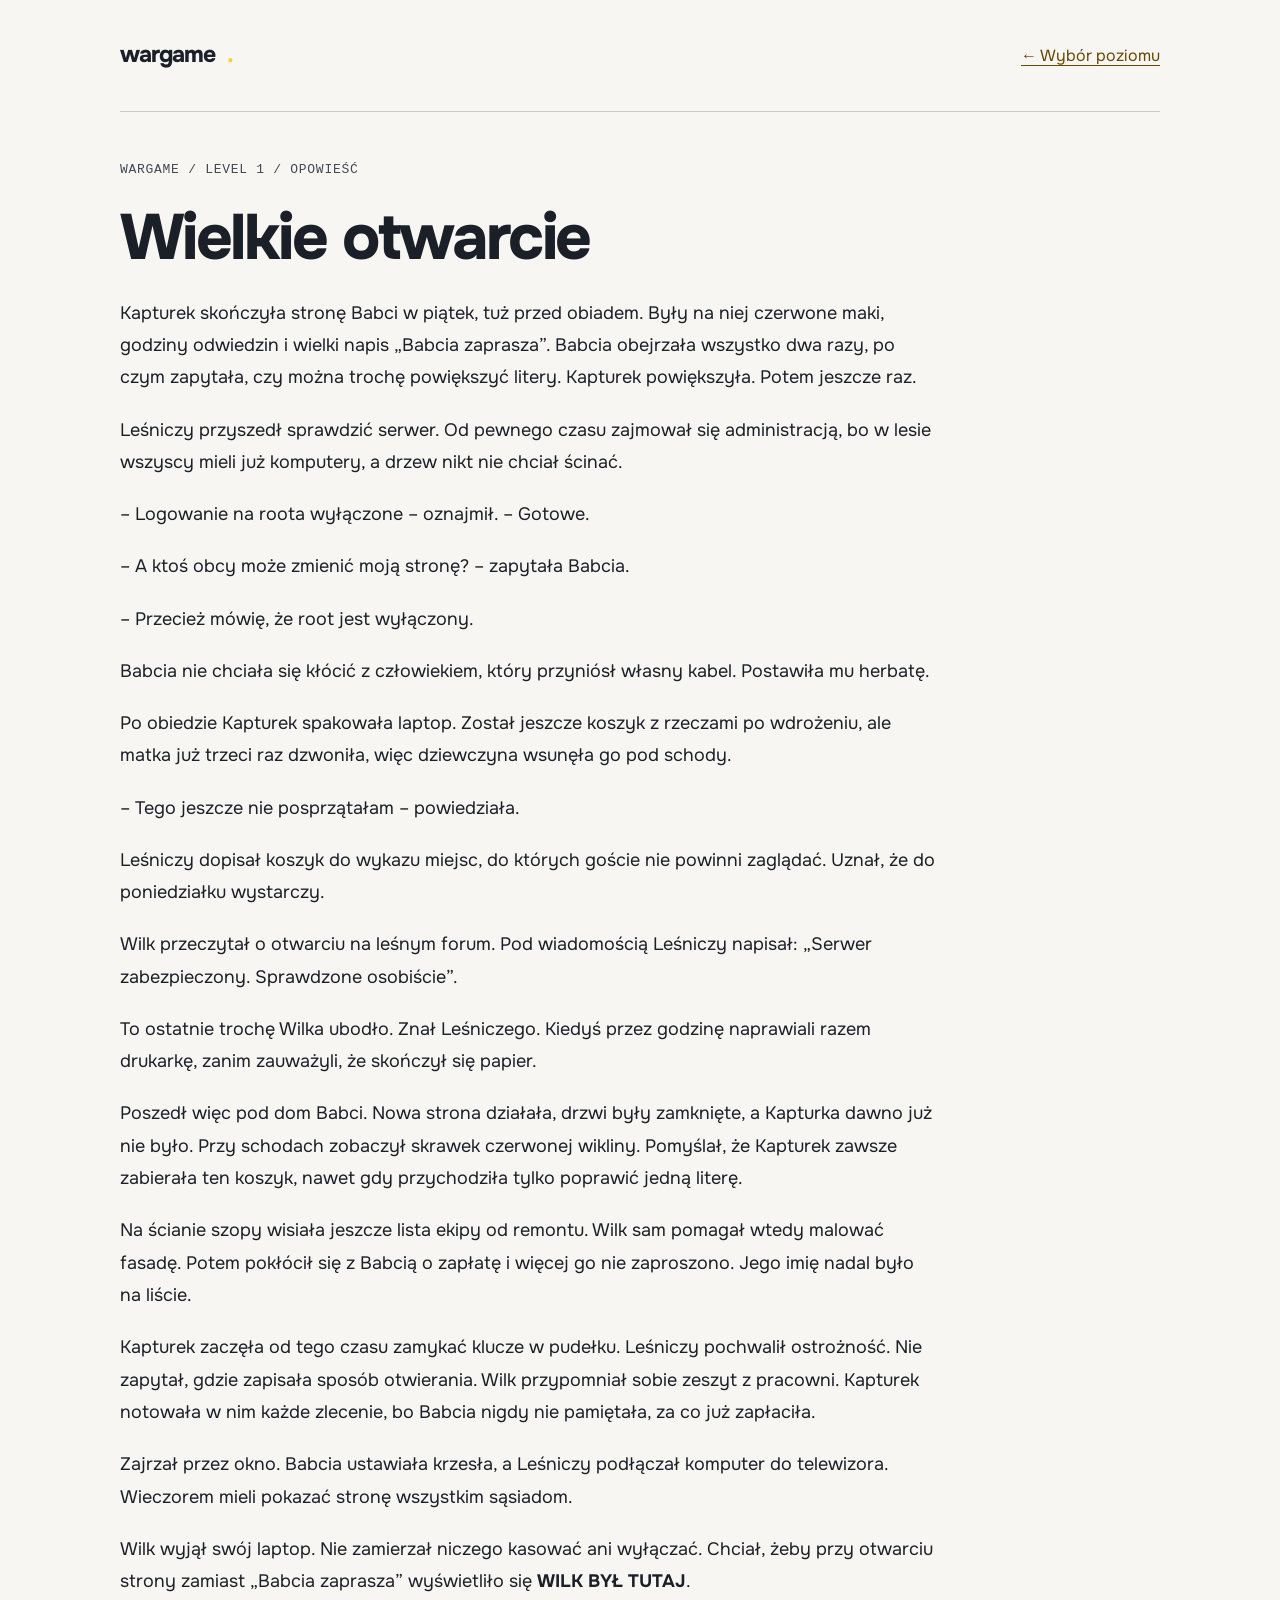
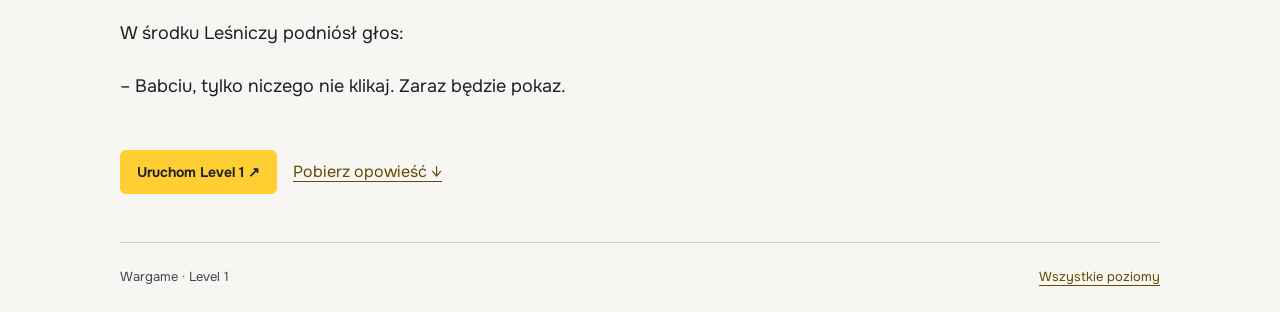
==== level-1/index.html @ a0bdaf86 "Separate level navigation and publish both stories" ====
<!doctype html>
<html lang="pl" data-brand="labudzinski" data-theme="light">
<head>
<meta charset="utf-8"><meta name="viewport" content="width=device-width, initial-scale=1">
<meta http-equiv="Content-Security-Policy" content="default-src 'none'; script-src 'self'; style-src 'self'; font-src 'self'; img-src 'self'; base-uri 'none'; form-action 'none'">
<meta name="color-scheme" content="light dark">
<title>Level 1 · Wielkie otwarcie | Wargame</title>
<link rel="icon" href="../assets/favicon.svg" type="image/svg+xml">
<script src="../assets/theme.js"></script>
<link rel="stylesheet" href="../assets/design-system/tokens.css">
<link rel="stylesheet" href="../assets/design-system/components.css">
<link rel="stylesheet" href="../assets/design-system/source-controls.css">
<link rel="stylesheet" href="../assets/design-system/focus.css">
<link rel="stylesheet" href="../assets/site.css">
</head>
<body>
<a class="skip-link" href="#opowiesc">Przejdź do opowieści</a>
<header class="site-header ds-container"><a class="brand" href="../">wargame<span class="brand-dot">.</span></a><a class="ds-link" href="../#level-1">← Wybór poziomu</a></header>
<main class="ds-container story-page" id="opowiesc">
<p class="eyebrow">Wargame / Level 1 / Opowieść</p>
<h1>Wielkie otwarcie</h1>
<article class="story-text"><p>Kapturek skończyła stronę Babci w piątek, tuż przed obiadem. Były na niej czerwone maki, godziny odwiedzin i wielki napis „Babcia zaprasza”. Babcia obejrzała wszystko dwa razy, po czym zapytała, czy można trochę powiększyć litery. Kapturek powiększyła. Potem jeszcze raz.</p>
<p>Leśniczy przyszedł sprawdzić serwer. Od pewnego czasu zajmował się administracją, bo w lesie wszyscy mieli już komputery, a drzew nikt nie chciał ścinać.</p>
<p>– Logowanie na roota wyłączone – oznajmił. – Gotowe.</p>
<p>– A ktoś obcy może zmienić moją stronę? – zapytała Babcia.</p>
<p>– Przecież mówię, że root jest wyłączony.</p>
<p>Babcia nie chciała się kłócić z człowiekiem, który przyniósł własny kabel. Postawiła mu herbatę.</p>
<p>Po obiedzie Kapturek spakowała laptop. Został jeszcze koszyk z rzeczami po wdrożeniu, ale matka już trzeci raz dzwoniła, więc dziewczyna wsunęła go pod schody.</p>
<p>– Tego jeszcze nie posprzątałam – powiedziała.</p>
<p>Leśniczy dopisał koszyk do wykazu miejsc, do których goście nie powinni zaglądać. Uznał, że do poniedziałku wystarczy.</p>
<p>Wilk przeczytał o otwarciu na leśnym forum. Pod wiadomością Leśniczy napisał: „Serwer zabezpieczony. Sprawdzone osobiście”.</p>
<p>To ostatnie trochę Wilka ubodło. Znał Leśniczego. Kiedyś przez godzinę naprawiali razem drukarkę, zanim zauważyli, że skończył się papier.</p>
<p>Poszedł więc pod dom Babci. Nowa strona działała, drzwi były zamknięte, a Kapturka dawno już nie było. Przy schodach zobaczył skrawek czerwonej wikliny. Pomyślał, że Kapturek zawsze zabierała ten koszyk, nawet gdy przychodziła tylko poprawić jedną literę.</p>
<p>Na ścianie szopy wisiała jeszcze lista ekipy od remontu. Wilk sam pomagał wtedy malować fasadę. Potem pokłócił się z Babcią o zapłatę i więcej go nie zaproszono. Jego imię nadal było na liście.</p>
<p>Kapturek zaczęła od tego czasu zamykać klucze w pudełku. Leśniczy pochwalił ostrożność. Nie zapytał, gdzie zapisała sposób otwierania. Wilk przypomniał sobie zeszyt z pracowni. Kapturek notowała w nim każde zlecenie, bo Babcia nigdy nie pamiętała, za co już zapłaciła.</p>
<p>Zajrzał przez okno. Babcia ustawiała krzesła, a Leśniczy podłączał komputer do telewizora. Wieczorem mieli pokazać stronę wszystkim sąsiadom.</p>
<p>Wilk wyjął swój laptop. Nie zamierzał niczego kasować ani wyłączać. Chciał, żeby przy otwarciu strony zamiast „Babcia zaprasza” wyświetliło się <strong>WILK BYŁ TUTAJ</strong>.</p>
<p>W środku Leśniczy podniósł głos:</p>
<p>– Babciu, tylko niczego nie klikaj. Zaraz będzie pokaz.</p></article>
<nav class="story-actions" aria-label="Po przeczytaniu opowieści">
<a class="ds-button ds-button--primary" href="../#level-1">Uruchom Level 1 ↗</a>
<a class="ds-link" href="./opowiesc.md" download>Pobierz opowieść ↓</a>
</nav>
</main>
<footer class="site-footer ds-container"><span>Wargame · Level 1</span><a class="ds-link" href="../">Wszystkie poziomy</a></footer>
</body></html>
---- assets/design-system/tokens.css ----
/* Generated from tokens/source.json. Do not edit. */
:root {
  --ds-font-sans: Onest, 'Segoe UI', 'Helvetica Neue', Helvetica, Arial, sans-serif;
  --ds-font-mono: 'Cascadia Code', Consolas, 'Liberation Mono', ui-monospace, monospace;
  --ds-space-0: 0;
  --ds-space-1: 4px;
  --ds-space-2: 8px;
  --ds-space-3: 12px;
  --ds-space-4: 16px;
  --ds-space-5: 24px;
  --ds-space-6: 32px;
  --ds-space-7: 48px;
  --ds-space-8: 64px;
  --ds-space-9: 96px;
  --ds-radius-sm: 6px;
  --ds-radius-md: 10px;
  --ds-radius-lg: 14px;
  --ds-radius-full: 999px;
  --ds-text-xs: 0.8125rem;
  --ds-text-sm: 0.875rem;
  --ds-text-md: 1rem;
  --ds-text-lg: 1.125rem;
  --ds-text-xl: 1.3125rem;
  --ds-text-2xl: 1.75rem;
  --ds-text-3xl: 2.5rem;
  --ds-text-display: clamp(2.5rem, 5vw, 4rem);
  --ds-leading-tight: 1.15;
  --ds-leading-body: 1.6;
  --ds-tracking-title: -0.035em;
  --ds-motion-fast: 100ms;
  --ds-motion-base: 180ms;
  --ds-motion-slow: 280ms;
  --ds-ease: cubic-bezier(0.25, 0.1, 0.25, 1);
  --ds-control-height: 44px;
  --ds-control-height-sm: 44px;
  --ds-control-height-lg: 52px;
  --ds-measure-text: 68ch;
  --ds-measure-page: 1040px;
  --ds-measure-console: 1600px;
  --ds-measure-form: 440px;
  --ds-z-sticky: 10;
  --ds-z-overlay: 30;
  --ds-z-toast: 50;
  --ds-border-width: 1px;
  --ds-z-floating: 100;
  --ds-focus-width: 3px;
  --ds-focus-offset: -4px;
  --ds-accent: #245b86;
  --ds-accent-hover: #194467;
  --ds-accent-ink: #ffffff;
  --ds-accent-text: #144b76;
  --ds-accent-soft: #e5f0f8;
  --ds-segment-fill: #1b4f72;
  --ds-segment-ink: #ffffff;
}
:root, [data-theme="light"] {
  --ds-bg: #f7f6f3;
  --ds-surface: #ffffff;
  --ds-surface-raised: #eeede9;
  --ds-surface-sunken: #e8e7e2;
  --ds-surface-hover: #e2e4e8;
  --ds-text: #1b2028;
  --ds-text-secondary: #434952;
  --ds-text-tertiary: #424952;
  --ds-border: #c5c9d0;
  --ds-border-soft: #dce0e5;
  --ds-border-control: #78808e;
  --ds-success: #185944;
  --ds-success-bg: #e4f3ec;
  --ds-warning: #6f4806;
  --ds-warning-bg: #fff0d1;
  --ds-danger: #961f1f;
  --ds-danger-bg: #fbe9e7;
  --ds-info: #1b527d;
  --ds-info-bg: #e7f0f8;
  --ds-shadow-sm: 0 2px 8px rgb(20 24 31 / 6%);
  --ds-shadow-lg: 0 22px 48px rgb(20 24 31 / 16%);
}
[data-brand="neutral"] {
  --ds-accent: #245b86;
  --ds-accent-hover: #194467;
  --ds-accent-ink: #ffffff;
  --ds-accent-text: #144b76;
  --ds-accent-soft: #e5f0f8;
  --ds-segment-fill: #1b4f72;
  --ds-segment-ink: #ffffff;
}
[data-brand="labudzinski"] {
  --ds-accent: #993800;
  --ds-accent-hover: #873800;
  --ds-accent-ink: #ffffff;
  --ds-accent-text: #872600;
  --ds-accent-soft: #ffeadb;
  --ds-segment-fill: #ff7900;
  --ds-segment-ink: #0e1116;
}
[data-brand="lemric"] {
  --ds-accent: #245b86;
  --ds-accent-hover: #194467;
  --ds-accent-ink: #ffffff;
  --ds-accent-text: #144b76;
  --ds-accent-soft: #e5f0f8;
  --ds-segment-fill: #1b4f72;
  --ds-segment-ink: #ffffff;
}
[data-brand="brandoriented"] {
  --ds-accent: #245b86;
  --ds-accent-hover: #194467;
  --ds-accent-ink: #ffffff;
  --ds-accent-text: #144b76;
  --ds-accent-soft: #e5f0f8;
  --ds-segment-fill: #1b4f72;
  --ds-segment-ink: #ffffff;
}
[data-brand="kapibara"] {
  --ds-accent: #276044;
  --ds-accent-hover: #1b4832;
  --ds-accent-ink: #ffffff;
  --ds-accent-text: #195236;
  --ds-accent-soft: #e5f2e8;
  --ds-segment-fill: #276044;
  --ds-segment-ink: #ffffff;
}
[data-brand="dataleak"] {
  --ds-accent: #a62623;
  --ds-accent-hover: #8e2422;
  --ds-accent-ink: #ffffff;
  --ds-accent-text: #92120f;
  --ds-accent-soft: #fce8e6;
  --ds-segment-fill: #a62623;
  --ds-segment-ink: #ffffff;
}
[data-theme="dark"] {
  --ds-bg: #14181f;
  --ds-surface: #1c222d;
  --ds-surface-raised: #252c38;
  --ds-surface-sunken: #0e1116;
  --ds-surface-hover: #303848;
  --ds-text: #f4f2ee;
  --ds-text-secondary: #cfc9c1;
  --ds-text-tertiary: #cfc9c1;
  --ds-border: #3a4453;
  --ds-border-soft: #2e3642;
  --ds-border-control: #7c8594;
  --ds-success: #78c7b1;
  --ds-success-bg: #192f2b;
  --ds-warning: #f2bf68;
  --ds-warning-bg: #352b1c;
  --ds-danger: #ff9b92;
  --ds-danger-bg: #3b2327;
  --ds-info: #96c5eb;
  --ds-info-bg: #1d2d40;
  --ds-shadow-sm: 0 2px 8px rgb(0 0 0 / 18%);
  --ds-shadow-lg: 0 22px 48px rgb(0 0 0 / 45%);
  --ds-accent: #7eb6db;
  --ds-accent-hover: #a1cdea;
  --ds-accent-ink: #0b1a28;
  --ds-accent-text: #98d0f5;
  --ds-accent-soft: #1e3041;
  --ds-segment-fill: #1b4f72;
  --ds-segment-ink: #ffffff;
}
[data-theme="dark"][data-brand="neutral"], [data-theme="dark"] [data-brand="neutral"] {
  --ds-accent: #7eb6db;
  --ds-accent-hover: #a1cdea;
  --ds-accent-ink: #0b1a28;
  --ds-accent-text: #98d0f5;
  --ds-accent-soft: #1e3041;
  --ds-segment-fill: #1b4f72;
  --ds-segment-ink: #ffffff;
}
[data-theme="dark"][data-brand="labudzinski"], [data-theme="dark"] [data-brand="labudzinski"] {
  --ds-accent: #ff9a4a;
  --ds-accent-hover: #ffb77e;
  --ds-accent-ink: #211306;
  --ds-accent-text: #ffbd6d;
  --ds-accent-soft: #35281f;
  --ds-segment-fill: #ff7900;
  --ds-segment-ink: #0e1116;
}
[data-theme="dark"][data-brand="lemric"], [data-theme="dark"] [data-brand="lemric"] {
  --ds-accent: #7eb6db;
  --ds-accent-hover: #a1cdea;
  --ds-accent-ink: #0b1a28;
  --ds-accent-text: #98d0f5;
  --ds-accent-soft: #1e3041;
  --ds-segment-fill: #1b4f72;
  --ds-segment-ink: #ffffff;
}
[data-theme="dark"][data-brand="brandoriented"], [data-theme="dark"] [data-brand="brandoriented"] {
  --ds-accent: #7eb6db;
  --ds-accent-hover: #a1cdea;
  --ds-accent-ink: #0b1a28;
  --ds-accent-text: #98d0f5;
  --ds-accent-soft: #1e3041;
  --ds-segment-fill: #1b4f72;
  --ds-segment-ink: #ffffff;
}
[data-theme="dark"][data-brand="kapibara"], [data-theme="dark"] [data-brand="kapibara"] {
  --ds-accent: #7ebf97;
  --ds-accent-hover: #a4d6b6;
  --ds-accent-ink: #10251a;
  --ds-accent-text: #97d8b0;
  --ds-accent-soft: #20342b;
  --ds-segment-fill: #276044;
  --ds-segment-ink: #ffffff;
}
[data-theme="dark"][data-brand="dataleak"], [data-theme="dark"] [data-brand="dataleak"] {
  --ds-accent: #ff7a74;
  --ds-accent-hover: #ff9990;
  --ds-accent-ink: #24110f;
  --ds-accent-text: #ffb8af;
  --ds-accent-soft: #3b2327;
  --ds-segment-fill: #ff7a74;
  --ds-segment-ink: #24110f;
}
@media (prefers-color-scheme: dark) {
[data-theme="auto"] {
  --ds-bg: #14181f;
  --ds-surface: #1c222d;
  --ds-surface-raised: #252c38;
  --ds-surface-sunken: #0e1116;
  --ds-surface-hover: #303848;
  --ds-text: #f4f2ee;
  --ds-text-secondary: #cfc9c1;
  --ds-text-tertiary: #cfc9c1;
  --ds-border: #3a4453;
  --ds-border-soft: #2e3642;
  --ds-border-control: #7c8594;
  --ds-success: #78c7b1;
  --ds-success-bg: #192f2b;
  --ds-warning: #f2bf68;
  --ds-warning-bg: #352b1c;
  --ds-danger: #ff9b92;
  --ds-danger-bg: #3b2327;
  --ds-info: #96c5eb;
  --ds-info-bg: #1d2d40;
  --ds-shadow-sm: 0 2px 8px rgb(0 0 0 / 18%);
  --ds-shadow-lg: 0 22px 48px rgb(0 0 0 / 45%);
  --ds-accent: #7eb6db;
  --ds-accent-hover: #a1cdea;
  --ds-accent-ink: #0b1a28;
  --ds-accent-text: #98d0f5;
  --ds-accent-soft: #1e3041;
  --ds-segment-fill: #1b4f72;
  --ds-segment-ink: #ffffff;
}
[data-theme="auto"][data-brand="neutral"], [data-theme="auto"] [data-brand="neutral"] {
  --ds-accent: #7eb6db;
  --ds-accent-hover: #a1cdea;
  --ds-accent-ink: #0b1a28;
  --ds-accent-text: #98d0f5;
  --ds-accent-soft: #1e3041;
  --ds-segment-fill: #1b4f72;
  --ds-segment-ink: #ffffff;
}
[data-theme="auto"][data-brand="labudzinski"], [data-theme="auto"] [data-brand="labudzinski"] {
  --ds-accent: #ff9a4a;
  --ds-accent-hover: #ffb77e;
  --ds-accent-ink: #211306;
  --ds-accent-text: #ffbd6d;
  --ds-accent-soft: #35281f;
  --ds-segment-fill: #ff7900;
  --ds-segment-ink: #0e1116;
}
[data-theme="auto"][data-brand="lemric"], [data-theme="auto"] [data-brand="lemric"] {
  --ds-accent: #7eb6db;
  --ds-accent-hover: #a1cdea;
  --ds-accent-ink: #0b1a28;
  --ds-accent-text: #98d0f5;
  --ds-accent-soft: #1e3041;
  --ds-segment-fill: #1b4f72;
  --ds-segment-ink: #ffffff;
}
[data-theme="auto"][data-brand="brandoriented"], [data-theme="auto"] [data-brand="brandoriented"] {
  --ds-accent: #7eb6db;
  --ds-accent-hover: #a1cdea;
  --ds-accent-ink: #0b1a28;
  --ds-accent-text: #98d0f5;
  --ds-accent-soft: #1e3041;
  --ds-segment-fill: #1b4f72;
  --ds-segment-ink: #ffffff;
}
[data-theme="auto"][data-brand="kapibara"], [data-theme="auto"] [data-brand="kapibara"] {
  --ds-accent: #7ebf97;
  --ds-accent-hover: #a4d6b6;
  --ds-accent-ink: #10251a;
  --ds-accent-text: #97d8b0;
  --ds-accent-soft: #20342b;
  --ds-segment-fill: #276044;
  --ds-segment-ink: #ffffff;
}
[data-theme="auto"][data-brand="dataleak"], [data-theme="auto"] [data-brand="dataleak"] {
  --ds-accent: #ff7a74;
  --ds-accent-hover: #ff9990;
  --ds-accent-ink: #24110f;
  --ds-accent-text: #ffb8af;
  --ds-accent-soft: #3b2327;
  --ds-segment-fill: #ff7a74;
  --ds-segment-ink: #24110f;
}
}
[data-theme="light"] { color-scheme: light; }
[data-theme="dark"] { color-scheme: dark; }
[data-theme="auto"] { color-scheme: light dark; }
---- assets/design-system/components.css ----
/* Opt-in components. No global reset or application styles. */
.ds-button,
.ds-input,
.ds-card,
.ds-alert,
.ds-badge,
.ds-tabs,
.ds-table,
.ds-dialog,
.ds-toast,
.ds-choice,
.ds-accordion,
.ds-empty,
.ds-tooltip,
.ds-field {
  box-sizing: border-box;
  font-family: var(--ds-font-sans);
}
.ds-button {
  display: inline-flex;
  align-items: center;
  justify-content: center;
  gap: var(--ds-space-2);
  min-height: var(--ds-control-height);
  min-width: var(--ds-control-height);
  padding: 0 var(--ds-space-4);
  border: 1px solid transparent;
  border-radius: var(--ds-radius-sm);
  font-size: var(--ds-text-sm);
  font-weight: 650;
  line-height: 1.3;
  text-decoration: none;
  cursor: pointer;
  transition: border-color var(--ds-motion-fast) var(--ds-ease);
}
.ds-button svg {
  width: 16px;
  height: 16px;
  flex-shrink: 0;
}
.ds-button--primary {
  background: var(--ds-accent);
  color: var(--ds-accent-ink);
}
.ds-button--primary:hover:not(:disabled) {
  background: var(--ds-accent-hover);
}
.ds-button--secondary {
  background: var(--ds-surface);
  border-color: var(--ds-border-control);
  color: var(--ds-text);
}
.ds-button--secondary:hover:not(:disabled),
.ds-button--ghost:hover:not(:disabled) {
  background: var(--ds-surface-hover);
}
.ds-button--ghost {
  color: var(--ds-text-secondary);
  background: transparent;
}
.ds-button--danger {
  background: var(--ds-danger-bg);
  border-color: var(--ds-danger);
  color: var(--ds-danger);
}
.ds-button--danger:hover:not(:disabled) {
  background: var(--ds-danger);
  color: var(--ds-bg);
}
.ds-button--sm {
  min-height: var(--ds-control-height-sm);
  padding-inline: var(--ds-space-3);
  font-size: var(--ds-text-xs);
}
.ds-button--lg {
  min-height: var(--ds-control-height-lg);
  padding-inline: var(--ds-space-5);
  font-size: var(--ds-text-md);
}
.ds-button:disabled,
.ds-input:disabled,
.ds-choice:has(input:disabled) {
  opacity: 0.48;
  cursor: not-allowed;
}
.ds-icon-button {
  width: var(--ds-control-height);
  padding: 0;
}
.ds-icon-button > span {
  display: inline-flex;
}
.ds-icon-button.ds-button--sm {
  width: var(--ds-control-height-sm);
}
.ds-icon-button.ds-button--lg {
  width: var(--ds-control-height-lg);
}
.ds-link {
  color: var(--ds-accent-text);
  text-underline-offset: 4px;
  text-decoration-thickness: 1px;
}
.ds-link:hover {
  text-decoration-thickness: 2px;
}
.ds-link[aria-disabled] {
  color: var(--ds-text-tertiary);
  cursor: not-allowed;
}
.ds-field {
  display: flex;
  flex-direction: column;
  gap: var(--ds-space-2);
  min-width: 0;
  color: var(--ds-text);
}
.ds-label {
  color: var(--ds-text);
  font-size: var(--ds-text-sm);
  font-weight: 550;
  line-height: 1.4;
}
.ds-input {
  width: 100%;
  min-height: var(--ds-control-height);
  padding: 11px 12px;
  color: var(--ds-text);
  background: var(--ds-surface);
  border: 1px solid var(--ds-border-control);
  border-radius: var(--ds-radius-sm);
  font-size: var(--ds-text-md);
  line-height: 1.5;
}
.ds-input::placeholder {
  color: var(--ds-text-tertiary);
  opacity: 1;
}
.ds-input:hover:not(:disabled) {
  border-color: var(--ds-text-secondary);
}
.ds-input[aria-invalid='true'] {
  border-color: var(--ds-danger);
}
.ds-input[readonly] {
  background: var(--ds-surface-sunken);
}
.ds-textarea {
  resize: vertical;
  min-height: 104px;
}
.ds-select {
  appearance: auto;
}
.ds-hint,
.ds-error {
  margin: 0;
  font-size: var(--ds-text-xs);
  line-height: 1.5;
}
.ds-hint {
  color: var(--ds-text-secondary);
}
.ds-error {
  color: var(--ds-danger);
}
.ds-choice {
  min-height: var(--ds-control-height);
  min-width: var(--ds-control-height);
  display: inline-flex;
  align-items: center;
  gap: var(--ds-space-2);
  font-size: var(--ds-text-sm);
  color: var(--ds-text);
  cursor: pointer;
  position: relative;
}
.ds-choice input {
  accent-color: var(--ds-accent);
  width: 18px;
  height: 18px;
  flex-shrink: 0;
  margin: 0;
}
.ds-switch input {
  position: absolute;
  width: 36px;
  height: 22px;
  opacity: 0;
}
.ds-switch-track {
  pointer-events: none;
  width: 36px;
  height: 22px;
  border: 1px solid var(--ds-border-control);
  border-radius: var(--ds-radius-full);
  background: var(--ds-surface-raised);
  position: relative;
  transition: background var(--ds-motion-fast);
  flex-shrink: 0;
}
.ds-switch-track::after {
  content: '';
  position: absolute;
  left: 3px;
  top: 3px;
  width: 14px;
  height: 14px;
  border-radius: 50%;
  background: var(--ds-text-secondary);
  transition: transform var(--ds-motion-fast);
}
.ds-switch input:checked + .ds-switch-track {
  background: var(--ds-accent);
  border-color: var(--ds-accent);
}
.ds-switch input:checked + .ds-switch-track::after {
  transform: translateX(14px);
  background: var(--ds-accent-ink);
}
.ds-slider {
  width: 100%;
  min-height: var(--ds-control-height);
  accent-color: var(--ds-accent);
  cursor: pointer;
}
.ds-tone--neutral {
  --ds-tone-fg: var(--ds-text-secondary);
  --ds-tone-bg: var(--ds-surface-raised);
}
.ds-tone--success {
  --ds-tone-fg: var(--ds-success);
  --ds-tone-bg: var(--ds-success-bg);
}
.ds-tone--warning {
  --ds-tone-fg: var(--ds-warning);
  --ds-tone-bg: var(--ds-warning-bg);
}
.ds-tone--danger {
  --ds-tone-fg: var(--ds-danger);
  --ds-tone-bg: var(--ds-danger-bg);
}
.ds-tone--info {
  --ds-tone-fg: var(--ds-info);
  --ds-tone-bg: var(--ds-info-bg);
}
.ds-badge {
  display: inline-flex;
  align-items: center;
  gap: 6px;
  padding: 4px 8px;
  border-radius: var(--ds-radius-sm);
  font-size: 0.875rem;
  line-height: 1.4;
  font-weight: 550;
  background: var(--ds-tone-bg);
  color: var(--ds-tone-fg);
  white-space: normal;
  overflow-wrap: anywhere;
  max-width: 100%;
}
.ds-alert {
  display: flex;
  gap: var(--ds-space-3);
  border: 1px solid var(--ds-tone-fg);
  padding: var(--ds-space-4);
  border-radius: var(--ds-radius-md);
  background: var(--ds-tone-bg);
  color: var(--ds-tone-fg);
  font-size: var(--ds-text-sm);
  line-height: 1.5;
}
.ds-alert-marker {
  display: inline-flex;
  align-items: center;
  justify-content: center;
  width: 18px;
  height: 18px;
  margin-top: 2px;
  border: 1px solid currentColor;
  border-radius: 50%;
  flex-shrink: 0;
  font-size: 0.875rem;
}
.ds-alert strong {
  font-weight: 600;
}
.ds-alert-content {
  margin-top: 4px;
}
.ds-avatar {
  display: inline-flex;
  align-items: center;
  justify-content: center;
  flex-shrink: 0;
  background: var(--ds-accent-soft);
  color: var(--ds-accent-text);
  width: 36px;
  height: 36px;
  border-radius: 50%;
  font: 600 0.875rem var(--ds-font-sans);
  border: 1px solid var(--ds-border);
}
.ds-avatar--sm {
  width: 28px;
  height: 28px;
  font-size: 0.875rem;
}
.ds-avatar--lg {
  width: 48px;
  height: 48px;
  font-size: 1rem;
}
.ds-progress {
  appearance: none;
  border: none;
  width: 100%;
  height: 6px;
  background: var(--ds-surface-raised);
  border-radius: 99px;
  overflow: hidden;
}
.ds-progress::-webkit-progress-bar {
  background: var(--ds-surface-raised);
}
.ds-progress::-webkit-progress-value {
  background: var(--ds-accent);
  border-radius: 99px;
}
.ds-progress::-moz-progress-bar {
  background: var(--ds-accent);
  border-radius: 99px;
}
.ds-spinner {
  display: inline-block;
  width: 16px;
  height: 16px;
  border: 2px solid currentColor;
  border-right-color: transparent;
  border-radius: 50%;
  animation: ds-spin 0.8s linear infinite;
  flex-shrink: 0;
}
.ds-spinner-wrap {
  color: var(--ds-accent-text);
  display: inline-flex;
}
@keyframes ds-spin {
  to {
    transform: rotate(360deg);
  }
}
.ds-skeleton {
  min-height: 16px;
  background: var(--ds-surface-raised);
  border-radius: var(--ds-radius-sm);
  animation: ds-pulse 1.6s ease-in-out infinite;
}
@keyframes ds-pulse {
  50% {
    opacity: 0.4;
  }
}
.ds-card {
  background: var(--ds-surface);
  border: 1px solid var(--ds-border-soft);
  border-radius: var(--ds-radius-lg);
  padding: var(--ds-space-5);
  color: var(--ds-text);
}
.ds-stack {
  display: flex;
  min-width: 0;
}
.ds-stack--column {
  flex-direction: column;
}
.ds-stack--row {
  flex-direction: row;
  align-items: center;
  flex-wrap: wrap;
}
.ds-gap-1 {
  gap: var(--ds-space-1);
}
.ds-gap-2 {
  gap: var(--ds-space-2);
}
.ds-gap-3 {
  gap: var(--ds-space-3);
}
.ds-gap-4 {
  gap: var(--ds-space-4);
}
.ds-gap-5 {
  gap: var(--ds-space-5);
}
.ds-gap-6 {
  gap: var(--ds-space-6);
}
.ds-gap-7 {
  gap: var(--ds-space-7);
}
.ds-gap-8 {
  gap: var(--ds-space-8);
}
.ds-grid {
  display: grid;
  grid-template-columns: repeat(auto-fit, minmax(min(100%, 240px), 1fr));
  gap: var(--ds-space-5);
}
.ds-container {
  width: min(100% - 32px, var(--ds-measure-page));
  margin-inline: auto;
}
.ds-separator {
  border: 0;
  height: 1px;
  background: var(--ds-border-soft);
  width: 100%;
  margin-block: var(--ds-space-5);
}
.ds-empty {
  padding: var(--ds-space-7) var(--ds-space-5);
  text-align: center;
  color: var(--ds-text);
}
.ds-empty-icon {
  color: var(--ds-text-secondary);
  margin-bottom: var(--ds-space-4);
}
.ds-empty h3 {
  margin: 0 0 8px;
  font-size: var(--ds-text-lg);
}
.ds-empty p {
  color: var(--ds-text-secondary);
  max-width: 44ch;
  margin: 0 auto 24px;
  font-size: var(--ds-text-sm);
  line-height: 1.6;
}
.ds-tab-list {
  display: flex;
  gap: var(--ds-space-5);
  border-bottom: 1px solid var(--ds-border-soft);
  overflow-x: auto;
}
.ds-tab-list[aria-orientation='vertical'] {
  flex-direction: column;
  gap: 0;
}
.ds-tab-list button {
  border: 0;
  border-bottom: 2px solid transparent;
  padding: 14px 2px;
  min-height: 44px;
  min-width: 44px;
  background: transparent;
  color: var(--ds-text-secondary);
  font: 500 0.875rem var(--ds-font-sans);
  cursor: pointer;
  white-space: nowrap;
}
.ds-tab-list button[aria-selected='true'] {
  border-color: var(--ds-accent);
  color: var(--ds-accent-text);
}
.ds-tab-list button:disabled {
  opacity: 0.4;
  cursor: not-allowed;
}
.ds-tab-panel {
  padding-block: var(--ds-space-5);
  font-size: var(--ds-text-sm);
  color: var(--ds-text-secondary);
  line-height: 1.6;
}
.ds-tab-panel[hidden] {
  display: none;
}
.ds-breadcrumb ol {
  display: flex;
  align-items: center;
  flex-wrap: wrap;
  list-style: none;
  gap: var(--ds-space-3);
  margin: 0;
  padding: 0;
  font-size: var(--ds-text-xs);
  color: var(--ds-text-secondary);
}
.ds-breadcrumb li {
  display: flex;
  gap: var(--ds-space-3);
  align-items: center;
}
.ds-breadcrumb .ds-link {
  display: inline-flex;
  align-items: center;
  min-height: 44px;
  min-width: 44px;
  color: var(--ds-text-secondary);
  text-decoration: none;
}
.ds-pagination {
  display: flex;
  align-items: center;
  justify-content: space-between;
  gap: var(--ds-space-3);
  font: 0.875rem var(--ds-font-mono);
  color: var(--ds-text-secondary);
}
.ds-accordion {
  border-block: 1px solid var(--ds-border-soft);
  color: var(--ds-text);
}
.ds-accordion details + details {
  border-top: 1px solid var(--ds-border-soft);
}
.ds-accordion summary {
  list-style: none;
  cursor: pointer;
  display: flex;
  justify-content: space-between;
  gap: var(--ds-space-4);
  padding: 16px 4px;
  font-size: var(--ds-text-sm);
  min-height: 44px;
  box-sizing: border-box;
}
.ds-accordion summary::-webkit-details-marker {
  display: none;
}
.ds-accordion details[open] summary span {
  transform: rotate(45deg);
}
.ds-accordion-body {
  padding: 0 4px 20px;
  font-size: var(--ds-text-sm);
  line-height: 1.6;
  color: var(--ds-text-secondary);
}
.ds-table-scroll {
  overflow: auto;
  width: 100%;
}
.ds-table {
  width: 100%;
  border-collapse: collapse;
  text-align: left;
  color: var(--ds-text);
  font-size: var(--ds-text-sm);
}
.ds-table th {
  background: var(--ds-surface-sunken);
  color: var(--ds-text-secondary);
  font-size: 0.875rem;
  text-transform: uppercase;
  letter-spacing: 0.08em;
  font-weight: 500;
  white-space: nowrap;
}
.ds-table th,
.ds-table td {
  padding: 16px;
  border-bottom: 1px solid var(--ds-border-soft);
}
.ds-table th button {
  min-height: 44px;
  min-width: 44px;
  border: 0;
  background: transparent;
  color: inherit;
  font: inherit;
  text-transform: inherit;
  letter-spacing: inherit;
  padding: 8px 0;
  cursor: pointer;
}
.ds-table tbody tr:hover {
  background: var(--ds-surface-raised);
}
.ds-table-empty {
  text-align: center;
  color: var(--ds-text-secondary);
}
.ds-dialog {
  border: 1px solid var(--ds-border);
  border-radius: var(--ds-radius-lg);
  padding: 0;
  background: var(--ds-surface);
  color: var(--ds-text);
  width: min(520px, calc(100vw - 32px));
  max-height: calc(100dvh - 48px);
  box-shadow: var(--ds-shadow-lg);
}
.ds-dialog::backdrop {
  background: rgb(0 0 0 / 65%);
  backdrop-filter: blur(4px);
}
.ds-dialog-heading {
  display: flex;
  justify-content: space-between;
  align-items: center;
  gap: var(--ds-space-4);
  padding: 16px 24px;
  border-bottom: 1px solid var(--ds-border-soft);
}
.ds-dialog-heading h2 {
  margin: 0;
  font-size: var(--ds-text-lg);
}
.ds-dialog-body {
  padding: var(--ds-space-5);
  font-size: var(--ds-text-sm);
  line-height: 1.6;
}
.ds-dialog-footer {
  display: flex;
  justify-content: flex-end;
  flex-wrap: wrap;
  gap: var(--ds-space-2);
  padding: 16px 24px;
  border-top: 1px solid var(--ds-border-soft);
}
.ds-dialog-close {
  font-size: 24px;
  padding: 0;
  width: 44px;
}
.ds-tooltip {
  display: inline-flex;
  position: relative;
}
.ds-tooltip-trigger {
  display: inline-flex;
  align-items: center;
  min-height: 44px;
  min-width: 44px;
  cursor: help;
  padding: 4px 6px;
  border-radius: var(--ds-radius-sm);
}
.ds-tooltip-content {
  display: none;
  position: absolute;
  z-index: var(--ds-z-overlay);
  bottom: calc(100% + 8px);
  left: 50%;
  transform: translateX(-50%);
  width: max-content;
  max-width: min(240px, calc(100vw - 48px));
  background: var(--ds-surface-raised);
  color: var(--ds-text);
  border: 1px solid var(--ds-border);
  box-shadow: var(--ds-shadow-sm);
  padding: 8px 12px;
  border-radius: 6px;
  font-size: 0.875rem;
  line-height: 1.5;
}
.ds-tooltip-content::after {
  content: '';
  position: absolute;
  top: 100%;
  left: 0;
  width: 100%;
  height: 10px;
}
.ds-tooltip:hover .ds-tooltip-content,
.ds-tooltip:focus-within .ds-tooltip-content {
  display: block;
}
.ds-tooltip[data-ds-dismissed='true'] .ds-tooltip-content {
  display: none;
}
.ds-toast {
  display: flex;
  align-items: center;
  gap: var(--ds-space-4);
  padding: 12px 16px;
  border: 1px solid var(--ds-tone-fg);
  border-radius: var(--ds-radius-md);
  background: var(--ds-tone-bg);
  color: var(--ds-tone-fg);
  box-shadow: var(--ds-shadow-lg);
  font-size: var(--ds-text-sm);
}
.ds-toast-close {
  background: transparent;
  color: inherit;
  border: 0;
  min-width: 44px;
  min-height: 44px;
  font-size: 22px;
  cursor: pointer;
}
.ds-sr-only {
  position: absolute !important;
  width: 1px;
  height: 1px;
  padding: 0;
  margin: -1px;
  overflow: hidden;
  clip-path: inset(50%);
  white-space: nowrap;
  border: 0;
}
@media (prefers-reduced-motion: reduce) {
  .ds-button,
  .ds-switch-track,
  .ds-switch-track::after {
    transition: none;
  }
  .ds-spinner,
  .ds-skeleton {
    animation: none;
  }
}
@media (forced-colors: active) {
  .ds-button,
  .ds-badge,
  .ds-alert,
  .ds-card,
  .ds-input,
  .ds-switch-track {
    border: 1px solid CanvasText;
  }
  .ds-switch input:checked + .ds-switch-track {
    background: Highlight;
  }
  .ds-switch-track::after {
    background: CanvasText;
  }
}
.ds-tabs:has([aria-orientation='vertical']) {
  display: grid;
  grid-template-columns: minmax(140px, 1fr) minmax(0, 3fr);
  gap: var(--ds-space-4);
}
.ds-tab-list[aria-orientation='vertical'] {
  flex-direction: column;
  align-items: stretch;
  border-bottom: 0;
  border-right: 1px solid var(--ds-border-soft);
}
.ds-tab-list[aria-orientation='vertical'] button {
  text-align: left;
}
@media (max-width: 650px) {
  .ds-tabs:has([aria-orientation='vertical']) {
    grid-template-columns: minmax(0, 1fr);
  }
}
---- assets/design-system/source-controls.css ----
/* Measured source controls: DataLeakTracker select and Labudzinski appearance group. */
.ds-floating-layer {
  position: fixed;
  z-index: var(--ds-z-floating);
  box-sizing: border-box;
  font-family: var(--ds-font-sans);
  overflow: auto;
}
.ds-tooltip-content[data-floating-layer] {
  display: block;
  bottom: auto;
  transform: none;
  width: max-content;
  max-width: min(240px, calc(100vw - 16px));
}
.ds-tooltip-content[data-floating-layer]::after {
  display: none;
}
[data-brand='dataleak'] {
  --ds-source-control-accent: #ff4d48;
  --ds-source-control-tint: rgb(255 77 72 / 14%);
}
.ds-select-native {
  position: absolute !important;
  width: 1px !important;
  height: 1px !important;
  min-height: 0 !important;
  padding: 0 !important;
  margin: -1px !important;
  overflow: hidden !important;
  clip-path: inset(50%) !important;
  border: 0 !important;
}
.ds-select-face {
  box-sizing: border-box;
  display: flex;
  align-items: center;
  width: 100%;
  min-width: 0;
  height: auto;
  min-height: 48px;
  margin: 0;
  padding: 8px 36px 8px 13px;
  background: var(--ds-surface-raised);
  color: var(--ds-text);
  border: 1px solid var(--ds-border-control);
  border-radius: 6px;
  font: 400 1rem/1.7 var(--ds-font-sans);
  letter-spacing: 0.01em;
  text-transform: none;
  text-align: left;
  cursor: pointer;
  position: relative;
}
.ds-select-face--compact {
  height: auto;
  min-height: 44px;
  padding-left: 8px;
  padding-block: 0;
  font-size: 13px;
  line-height: 1.5;
}
.ds-select-face::after {
  content: '';
  position: absolute;
  right: 15px;
  top: 50%;
  width: 7px;
  height: 7px;
  border-right: 1.5px solid var(--ds-border-control);
  border-bottom: 1.5px solid var(--ds-border-control);
  transform: translateY(-70%) rotate(45deg);
  pointer-events: none;
}
.ds-select-face[aria-expanded='true'] {
  border-color: var(--ds-source-control-accent, var(--ds-accent-text));
}
.ds-select-face[aria-expanded='true']::after {
  transform: translateY(-20%) rotate(225deg);
}
.ds-select-value {
  min-width: 0;
  overflow: hidden;
  text-overflow: ellipsis;
  white-space: nowrap;
}
.ds-select-menu {
  margin: 0;
  padding: 4px;
  background: var(--ds-surface-raised);
  border: 1px solid var(--ds-border-soft);
  border-radius: 6px;
  box-shadow: 0 12px 28px rgb(0 0 0 / 45%);
  max-height: 280px;
}
.ds-select-option {
  box-sizing: border-box;
  display: block;
  width: 100%;
  min-height: 44px;
  margin: 0;
  padding: 8px 12px;
  background: transparent;
  color: var(--ds-text);
  border: 0;
  border-radius: 6px;
  font: 400 16px/1.5 var(--ds-font-sans);
  letter-spacing: 0.01em;
  text-transform: none;
  text-align: left;
  cursor: pointer;
  white-space: normal;
}
.ds-select-option[aria-selected='true'] {
  background: var(--ds-source-control-tint, var(--ds-accent-soft));
  box-shadow: inset 2px 0 0 var(--ds-source-control-accent, var(--ds-accent-text));
}
.ds-select-option + .ds-select-option {
  margin-top: 4px;
}
.ds-select-option.is-active,
.ds-select-option:hover {
  background: var(--ds-surface-hover);
}
.ds-select-option[aria-disabled='true'] {
  opacity: 0.45;
  cursor: not-allowed;
}
.ds-select-group {
  display: block;
  font-size: 12px;
  color: var(--ds-text-secondary);
}
.ds-select-face[aria-invalid='true'] {
  border-color: var(--ds-danger);
}
.ds-select-face:disabled {
  opacity: 0.45;
  cursor: not-allowed;
}
.ds-native-select {
  appearance: none;
  background-repeat: no-repeat;
  background-position: right 0.85rem center;
  background-size: 12px auto;
  background-image: url("data:image/svg+xml,%3Csvg xmlns='http://www.w3.org/2000/svg' width='12' height='12' viewBox='0 0 24 24' fill='none' stroke='%236e6e73' stroke-width='2.5' stroke-linecap='round' stroke-linejoin='round'%3E%3Cpath d='m6 9 6 6 6-6'/%3E%3C/svg%3E");
  padding-right: 2.5rem;
  cursor: pointer;
}
.ds-native-select--lemric {
  min-height: 44px;
  padding: 12px 40px 12px 12px;
  border-color: var(--ds-border-soft);
  background-color: var(--ds-surface-raised);
  font: 400 15px/1.45 var(--ds-font-sans);
}
.ds-native-select--locale {
  width: auto;
  min-height: 44px;
  height: auto;
  padding: 0 24px 0 8px;
  background-color: transparent;
  color: var(--ds-text);
  border: 1px solid transparent;
  border-radius: 6px;
  font: 590 12px/1.35 var(--ds-font-sans);
  text-decoration: underline;
  text-underline-offset: 3px;
  background-position: right 6px center;
}
.ds-native-select--locale:hover {
  color: var(--ds-accent-text);
}
.ds-native-select--locale:focus-visible {
  border-color: var(--ds-accent-text);
  text-decoration: none;
}
.ds-theme-switcher {
  box-sizing: border-box;
  display: inline-flex;
  align-items: center;
  gap: 2px;
  padding: 2px;
  position: relative;
  isolation: isolate;
  border: 1px solid transparent;
  border-radius: 999px;
  background: transparent;
  width: max-content;
  max-width: 100%;
  font: 400 12px/1.4 var(--ds-font-sans);
}
/* The visible track stays compact while its buttons retain full pointer targets. */
.ds-theme-switcher::before {
  content: '';
  position: absolute;
  z-index: -1;
  inset-inline: -1px;
  top: 50%;
  height: calc(1.4em + 14px);
  transform: translateY(-50%);
  border: 1px solid var(--ds-border-soft);
  border-radius: inherit;
  pointer-events: none;
}
.ds-theme-switcher button {
  display: inline-flex;
  align-items: center;
  justify-content: center;
  appearance: none;
  border: 0;
  border-radius: 6px;
  background: transparent;
  color: var(--ds-accent-text);
  font: 400 12px/1.4 var(--ds-font-sans);
  min-height: 44px;
  min-width: 44px;
  padding: 0;
  cursor: pointer;
  white-space: nowrap;
}
.ds-theme-switcher button > span {
  display: block;
  width: 100%;
  padding: 4px 12px;
  border-radius: 999px;
}
.ds-theme-switcher button[aria-pressed='true'] > span {
  font-weight: 590;
  background: var(--ds-segment-fill, var(--ds-accent));
  color: var(--ds-segment-ink, var(--ds-accent-ink));
}
@media (pointer: coarse) {
  .ds-theme-switcher button {
    min-height: 44px;
  }
}
@media (forced-colors: active) {
  .ds-theme-switcher button[aria-pressed='true'] > span {
    background: Highlight;
    color: HighlightText;
  }
  .ds-select-option[aria-selected='true'] {
    outline: 2px solid Highlight;
  }
}
---- assets/design-system/focus.css ----
/* Shared focus treatment stays inside the target and follows its border radius. */
:is(
  .ds-button,
  .ds-link,
  .ds-resource-link,
  .ds-input,
  .ds-slider,
  .ds-choice input,
  .ds-tab-list button,
  .ds-tab-panel,
  .ds-table-scroll,
  .ds-chart-table,
  .ds-calendar-scroll,
  .ds-calendar-days button,
  .ds-table th button,
  .ds-accordion button,
  .ds-accordion summary,
  .ds-tooltip-trigger,
  .ds-toast-close,
  .ds-select-face,
  .ds-theme-switcher button,
  .ds-multiselect button,
  .ds-editor-toolbar button,
  .ds-data-table button,
  .ds-data-table input,
  .ds-table-settings summary,
  .ds-admin-navigation summary,
  .ds-side-navigation a,
  .ds-error-summary,
  .ds-error-summary a,
  .ds-source-disclosure summary
):focus-visible,
.ds-switch input:focus-visible + .ds-switch-track,
.ds-editor:focus-within {
  outline: var(--ds-focus-width) solid var(--ds-focus-color, var(--ds-accent-text));
  outline-offset: var(--ds-focus-offset);
}
.ds-button--primary {
  --ds-focus-color: var(--ds-accent-ink);
}
.ds-button--danger {
  --ds-focus-color: var(--ds-danger);
}
.ds-button--danger:hover:not(:disabled) {
  --ds-focus-color: var(--ds-bg);
}
.ds-select-face {
  --ds-focus-color: var(--ds-accent-text);
}
.ds-error-summary {
  --ds-focus-color: var(--ds-danger);
}
.ds-switch input:checked + .ds-switch-track {
  --ds-focus-color: var(--ds-accent-ink);
}
.ds-choice input[type='checkbox']:checked,
.ds-data-table input[type='checkbox']:checked {
  --ds-focus-color: var(--ds-accent-text);
}
/* Small native checkboxes need an outer ring; an inset ring has insufficient area. */
.ds-choice input[type]:focus-visible,
.ds-table-check input[type]:focus-visible {
  outline-offset: 2px;
}
.ds-switch input:focus-visible + .ds-switch-track {
  --ds-focus-color: var(--ds-accent-text);
  outline-offset: 2px;
}
.ds-editor-content .tiptap:focus-visible {
  outline: none;
}
/* Without :has(), the trigger and the editor's container retain their own visible focus. */
@supports selector(:has(*)) {
  .ds-editor:focus-within {
    outline: none;
  }
  .ds-multiselect-control:has(.ds-multiselect-trigger:focus-visible),
  .ds-editor:has(.tiptap:focus-visible) {
    outline: var(--ds-focus-width) solid var(--ds-focus-color, var(--ds-accent-text));
    outline-offset: var(--ds-focus-offset);
  }
  .ds-multiselect .ds-multiselect-trigger:focus-visible {
    outline: none;
  }
}
/* Underlining alone cannot guarantee the changed area required by SC 2.4.13. */
.ds-link:not(.ds-button):not(.ds-side-navigation a):focus-visible,
.ds-project-title a:focus-visible,
.ds-project-actions a:focus-visible,
.ds-project-resources a:focus-visible,
.ds-timeline a:focus-visible,
.ds-source-url:focus-visible,
.ds-error-summary a:focus-visible {
  outline: var(--ds-focus-width) solid var(--ds-focus-color, var(--ds-accent-text));
  outline-offset: 2px;
  text-decoration-line: underline;
  text-decoration-thickness: 3px;
  background-color: var(--ds-accent-soft);
}
.ds-error-summary a:focus-visible {
  background-color: var(--ds-danger-bg);
}
/* Navigation links and button links have a padded box suitable for an inset ring. */
.ds-side-navigation .ds-link:focus-visible,
.ds-button.ds-link:focus-visible {
  outline: var(--ds-focus-width) solid var(--ds-focus-color, var(--ds-accent-text));
  text-decoration: none;
}
@media (forced-colors: active) {
  .ds-switch input:focus-visible + .ds-switch-track {
    --ds-focus-color: CanvasText;
  }
  :is(
    .ds-button,
    .ds-link,
    .ds-resource-link,
    .ds-input,
    .ds-slider,
    .ds-choice input,
    .ds-tab-list button,
    .ds-tab-panel,
    .ds-table-scroll,
    .ds-chart-table,
    .ds-calendar-scroll,
    .ds-calendar-days button,
    .ds-table th button,
    .ds-accordion button,
    .ds-accordion summary,
    .ds-tooltip-trigger,
    .ds-toast-close,
    .ds-select-face,
    .ds-theme-switcher button,
    .ds-multiselect button,
    .ds-editor-toolbar button,
    .ds-data-table button,
    .ds-data-table input,
    .ds-table-settings summary,
    .ds-admin-navigation summary,
    .ds-side-navigation a,
    .ds-error-summary,
    .ds-error-summary a,
    .ds-source-disclosure summary
  ) {
    --ds-focus-color: CanvasText;
  }
  .ds-switch-track,
  .ds-multiselect-control,
  .ds-editor {
    --ds-focus-color: CanvasText;
  }
  .ds-link:not(.ds-button):not(.ds-side-navigation a):focus-visible,
  .ds-error-summary a:focus-visible {
    text-decoration-color: LinkText;
  }
}
---- assets/site.css ----
@font-face {
  font-family: Onest;
  font-style: normal;
  font-weight: 100 900;
  font-display: swap;
  src: url('./fonts/onest-latin-wght-normal.woff2') format('woff2');
  unicode-range: U+0000-00FF,U+0131,U+0152-0153,U+02BB-02BC,U+02C6,U+02DA,U+02DC,U+0304,U+0308,U+0329,U+2000-206F,U+20AC,U+2122,U+2191,U+2193,U+2212,U+2215,U+FEFF,U+FFFD;
}
@font-face {
  font-family: Onest;
  font-style: normal;
  font-weight: 100 900;
  font-display: swap;
  src: url('./fonts/onest-latin-ext-wght-normal.woff2') format('woff2');
  unicode-range: U+0100-02BA,U+02BD-02C5,U+02C7-02CC,U+02CE-02D7,U+02DD-02FF,U+0304,U+0308,U+0329,U+1D00-1DBF,U+1E00-1E9F,U+1EF2-1EFF,U+2020,U+20A0-20AB,U+20AD-20C0,U+2113,U+2C60-2C7F,U+A720-A7FF;
}

/* Product palette overrides the accent tokens while retaining DS components. */
html[data-brand="labudzinski"][data-theme="light"],
html[data-brand="labudzinski"][data-theme="dark"] {
  --ds-accent: #ffce32;
  --ds-accent-ink: #1b2028;
  --ds-segment-fill: #ffce32;
  --ds-segment-ink: #1b2028;
}
html[data-brand="labudzinski"][data-theme="light"] {
  color-scheme: light;
  --ds-accent-hover: #edba16;
  --ds-accent-text: #654900;
  --ds-accent-soft: #fff1bf;
}
html[data-brand="labudzinski"][data-theme="dark"] {
  color-scheme: dark;
  --ds-accent-hover: #ffdd70;
  --ds-accent-text: #ffda66;
  --ds-accent-soft: #3c3018;
}
* { box-sizing: border-box; }
html { scroll-padding-top: var(--ds-space-5); }
body {
  margin: 0;
  background: var(--ds-bg);
  color: var(--ds-text);
  font: 400 var(--ds-text-md)/var(--ds-leading-body) var(--ds-font-sans);
  -webkit-font-smoothing: antialiased;
}
a { color: var(--ds-accent-text); }
a:focus-visible {
  outline: var(--ds-focus-width) solid var(--ds-accent-text);
  outline-offset: 4px;
}
code { font-family: var(--ds-font-mono); font-size: .9em; }
p { margin: 0; }
.skip-link {
  position: absolute;
  top: 8px;
  left: 8px;
  z-index: var(--ds-z-overlay);
  padding: 12px 20px;
  background: var(--ds-surface);
  transform: translateY(-180%);
}
.skip-link:focus { transform: translateY(0); }
.site-header {
  display: flex;
  align-items: center;
  justify-content: space-between;
  gap: var(--ds-space-4);
  min-height: 112px;
  border-bottom: 1px solid var(--ds-border);
}
.brand {
  display: inline-flex;
  align-items: center;
  gap: var(--ds-space-3);
  min-height: 44px;
  color: var(--ds-text);
  font-size: 23px;
  font-weight: 750;
  letter-spacing: -.045em;
  text-decoration: none;
}
.brand-mark {
  display: grid;
  place-items: center;
  width: 34px;
  height: 34px;
  border: 1px solid var(--ds-accent-text);
  border-radius: var(--ds-radius-sm);
  color: var(--ds-accent-ink);
  background: var(--ds-accent);
  font: 650 16px var(--ds-font-mono);
  letter-spacing: -.1em;
}
.brand-dot, .title-dot { color: var(--ds-accent); }
.header-actions { display: flex; align-items: center; gap: var(--ds-space-5); }
[data-ds-theme-switcher][hidden] { display: none; }
.header-link { gap: 12px; text-decoration: none; }
.level-badge { --ds-tone-bg: var(--ds-accent-soft); --ds-tone-fg: var(--ds-accent-text); }
.level {
  display: grid;
  grid-template-columns: minmax(0, 1fr) 350px;
  align-items: center;
  gap: var(--ds-space-8);
  padding-block: var(--ds-space-8);
}
.level-meta { display: flex; align-items: center; flex-wrap: wrap; gap: var(--ds-space-4); }
.eyebrow {
  color: var(--ds-text-secondary);
  font: 500 var(--ds-text-xs)/1.6 var(--ds-font-mono);
  letter-spacing: .055em;
  text-transform: uppercase;
}
h1, .level-title {
  margin: var(--ds-space-5) 0;
  font-size: var(--ds-text-display);
  font-weight: 750;
  line-height: 1.06;
  letter-spacing: var(--ds-tracking-title);
}
.story-lead { font-size: var(--ds-text-lg); line-height: 1.65; }
.mission { max-width: 48ch; margin-top: var(--ds-space-4); color: var(--ds-text-secondary); }
.mission strong { color: var(--ds-text); font-weight: 650; white-space: nowrap; }
.level-context { margin-top: var(--ds-space-5); font-size: var(--ds-text-sm); color: var(--ds-text-secondary); }
.download { padding: var(--ds-space-6); }
.download-heading { display: flex; justify-content: space-between; align-items: center; gap: var(--ds-space-3); }
.terminal-mark { color: var(--ds-accent-text); font: 500 26px var(--ds-font-mono); letter-spacing: -.1em; }
.file-type { color: var(--ds-text-secondary); font: 400 11px var(--ds-font-mono); letter-spacing: .03em; }
.download h2, .download h3 { margin: 28px 0 16px; font-size: var(--ds-text-2xl); font-weight: 650; letter-spacing: -.025em; line-height: 1.25; }
.download > p { color: var(--ds-text-secondary); }
.download-button { width: 100%; margin-top: var(--ds-space-5); }
.download-details { display: flex; justify-content: space-between; gap: var(--ds-space-3); margin-top: var(--ds-space-4); color: var(--ds-text-secondary); font: 400 var(--ds-text-xs) var(--ds-font-mono); }
.download > .download-note { margin-top: var(--ds-space-5); padding-top: var(--ds-space-4); border-top: 1px solid var(--ds-border-soft); font-size: var(--ds-text-xs); }
.setup { padding-block: var(--ds-space-6) var(--ds-space-7); border-top: 1px solid var(--ds-border); }
.setup-heading { display: flex; flex-wrap: wrap; justify-content: space-between; align-items: center; gap: var(--ds-space-3); }
.setup h2 { margin: 0; font-size: var(--ds-text-xl); font-weight: 650; letter-spacing: -.02em; }
.steps { display: grid; grid-template-columns: repeat(3, minmax(0, 1fr)); gap: var(--ds-space-6); list-style: none; margin: var(--ds-space-6) 0; padding: 0; }
.steps li { min-width: 0; }
.steps li + li { padding-left: var(--ds-space-6); border-left: 1px solid var(--ds-border-soft); }
.step-number { color: var(--ds-accent-text); font: 500 var(--ds-text-sm) var(--ds-font-mono); }
.steps h3 { margin: var(--ds-space-3) 0 var(--ds-space-2); font-size: var(--ds-text-md); font-weight: 650; }
.steps p { color: var(--ds-text-secondary); font-size: var(--ds-text-sm); }
pre { margin: var(--ds-space-3) 0 0; padding: 12px 14px; border: 1px solid var(--ds-border-soft); border-radius: var(--ds-radius-sm); background: var(--ds-surface); overflow-x: auto; }
pre code { font-size: var(--ds-text-sm); white-space: pre; }
.shell-prompt { color: var(--ds-accent-text); user-select: none; }
.session-help { padding-top: var(--ds-space-5); border-top: 1px solid var(--ds-border-soft); color: var(--ds-text-secondary); font-size: var(--ds-text-xs); }
.session-help p + p { margin-top: 6px; }
.site-footer { display: flex; justify-content: space-between; align-items: center; gap: var(--ds-space-4); padding-block: var(--ds-space-5); border-top: 1px solid var(--ds-border); color: var(--ds-text-secondary); font-size: var(--ds-text-xs); }
.site-footer .ds-link { font-size: var(--ds-text-xs); }

@media (max-width: 780px) {
  .level { grid-template-columns: minmax(0, 1fr); gap: var(--ds-space-6); padding-block: var(--ds-space-7); }
  .download { max-width: 480px; width: 100%; }
  .steps { grid-template-columns: minmax(0, 1fr); gap: var(--ds-space-5); }
  .steps li + li { padding-left: 0; padding-top: var(--ds-space-5); border-left: 0; border-top: 1px solid var(--ds-border-soft); }
}
@media (max-width: 600px) {
  .site-header { display: grid; grid-template-columns: 1fr auto; padding-block: var(--ds-space-4); gap: var(--ds-space-2); }
  .header-actions { display: contents; }
  .ds-theme-switcher { grid-column: 2; grid-row: 1; }
  .header-link { grid-column: 1 / -1; grid-row: 2; justify-self: end; }
}
@media (max-width: 420px) {
  .site-header { min-height: 88px; }
  .brand { font-size: 20px; gap: 8px; }
  .header-link { font-size: var(--ds-text-xs); gap: 5px; }
  .level-meta { gap: var(--ds-space-3); }
  .download { padding: var(--ds-space-5); }
  .setup-heading > .eyebrow { display: none; }
  .mission strong { white-space: normal; }
}
@media (max-width: 380px) {
  .ds-theme-switcher { grid-column: 1 / -1; grid-row: 2; justify-self: end; }
  .header-link { grid-column: 2; grid-row: 1; }
}

.level-next { border-top: 1px solid var(--ds-border); }
.level2-instructions { display: inline-flex; margin-top: var(--ds-space-4); }
.steps .second-command { margin-top: var(--ds-space-3); }

.catalog-intro { padding-block: var(--ds-space-7); border-bottom: 1px solid var(--ds-border); }
.catalog-intro > p:last-of-type { max-width: 65ch; color: var(--ds-text-secondary); }
.level-navigation, .story-actions { display: flex; flex-wrap: wrap; align-items: center; gap: var(--ds-space-4); margin-top: var(--ds-space-5); }
.table-scroll { overflow-x: auto; margin-bottom: var(--ds-space-5); }
.session-table { width: 100%; border-collapse: collapse; text-align: left; }
.session-table caption { text-align: left; font-weight: 650; margin-bottom: var(--ds-space-3); color: var(--ds-text); }
.session-table th, .session-table td { padding: 12px; border-bottom: 1px solid var(--ds-border-soft); vertical-align: top; }
.session-table code { white-space: nowrap; }
.story-page { padding-block: var(--ds-space-7); }
.story-page h1 { max-width: 18ch; }
.story-text { max-width: 68ch; font-size: var(--ds-text-lg); line-height: 1.8; }
.story-text p + p { margin-top: 1.1em; }
.story-actions { padding-top: var(--ds-space-5); }
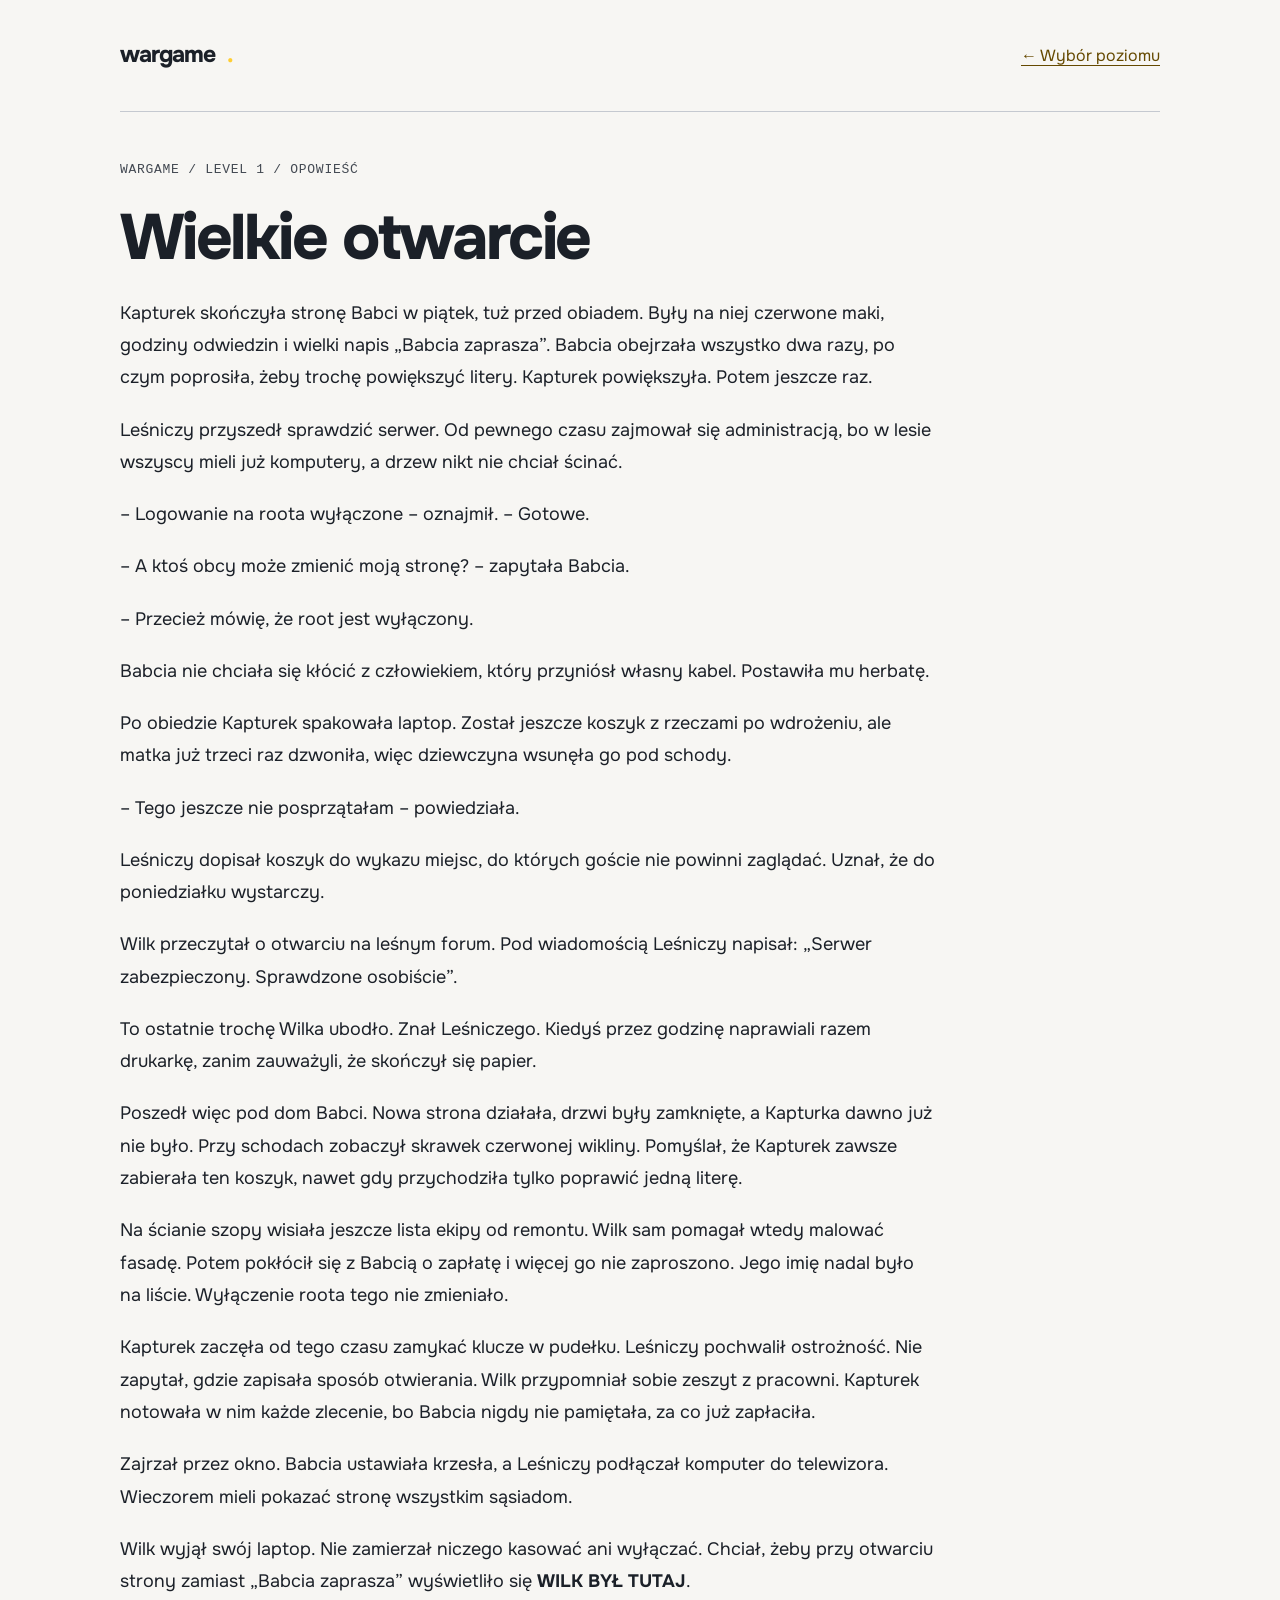
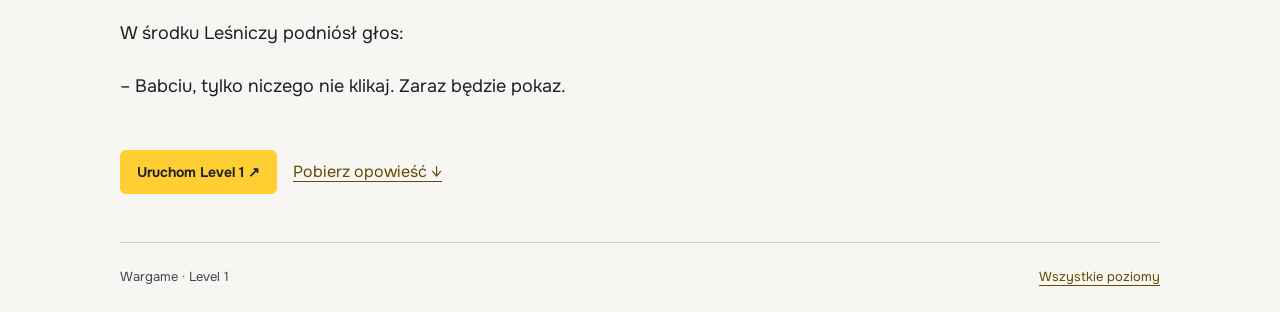
==== commit 0498b5fa: "Publish wargame as play: stories, FAQ, versions 1.3.0/1.1.0 Refresh player pages without course bran" ====
--- a/level-1/index.html
+++ b/level-1/index.html
@@ -19,7 +19,7 @@
 <main class="ds-container story-page" id="opowiesc">
 <p class="eyebrow">Wargame / Level 1 / Opowieść</p>
 <h1>Wielkie otwarcie</h1>
-<article class="story-text"><p>Kapturek skończyła stronę Babci w piątek, tuż przed obiadem. Były na niej czerwone maki, godziny odwiedzin i wielki napis „Babcia zaprasza”. Babcia obejrzała wszystko dwa razy, po czym zapytała, czy można trochę powiększyć litery. Kapturek powiększyła. Potem jeszcze raz.</p>
+<article class="story-text"><p>Kapturek skończyła stronę Babci w piątek, tuż przed obiadem. Były na niej czerwone maki, godziny odwiedzin i wielki napis „Babcia zaprasza”. Babcia obejrzała wszystko dwa razy, po czym poprosiła, żeby trochę powiększyć litery. Kapturek powiększyła. Potem jeszcze raz.</p>
 <p>Leśniczy przyszedł sprawdzić serwer. Od pewnego czasu zajmował się administracją, bo w lesie wszyscy mieli już komputery, a drzew nikt nie chciał ścinać.</p>
 <p>– Logowanie na roota wyłączone – oznajmił. – Gotowe.</p>
 <p>– A ktoś obcy może zmienić moją stronę? – zapytała Babcia.</p>
@@ -31,7 +31,7 @@
 <p>Wilk przeczytał o otwarciu na leśnym forum. Pod wiadomością Leśniczy napisał: „Serwer zabezpieczony. Sprawdzone osobiście”.</p>
 <p>To ostatnie trochę Wilka ubodło. Znał Leśniczego. Kiedyś przez godzinę naprawiali razem drukarkę, zanim zauważyli, że skończył się papier.</p>
 <p>Poszedł więc pod dom Babci. Nowa strona działała, drzwi były zamknięte, a Kapturka dawno już nie było. Przy schodach zobaczył skrawek czerwonej wikliny. Pomyślał, że Kapturek zawsze zabierała ten koszyk, nawet gdy przychodziła tylko poprawić jedną literę.</p>
-<p>Na ścianie szopy wisiała jeszcze lista ekipy od remontu. Wilk sam pomagał wtedy malować fasadę. Potem pokłócił się z Babcią o zapłatę i więcej go nie zaproszono. Jego imię nadal było na liście.</p>
+<p>Na ścianie szopy wisiała jeszcze lista ekipy od remontu. Wilk sam pomagał wtedy malować fasadę. Potem pokłócił się z Babcią o zapłatę i więcej go nie zaproszono. Jego imię nadal było na liście. Wyłączenie roota tego nie zmieniało.</p>
 <p>Kapturek zaczęła od tego czasu zamykać klucze w pudełku. Leśniczy pochwalił ostrożność. Nie zapytał, gdzie zapisała sposób otwierania. Wilk przypomniał sobie zeszyt z pracowni. Kapturek notowała w nim każde zlecenie, bo Babcia nigdy nie pamiętała, za co już zapłaciła.</p>
 <p>Zajrzał przez okno. Babcia ustawiała krzesła, a Leśniczy podłączał komputer do telewizora. Wieczorem mieli pokazać stronę wszystkim sąsiadom.</p>
 <p>Wilk wyjął swój laptop. Nie zamierzał niczego kasować ani wyłączać. Chciał, żeby przy otwarciu strony zamiast „Babcia zaprasza” wyświetliło się <strong>WILK BYŁ TUTAJ</strong>.</p>
